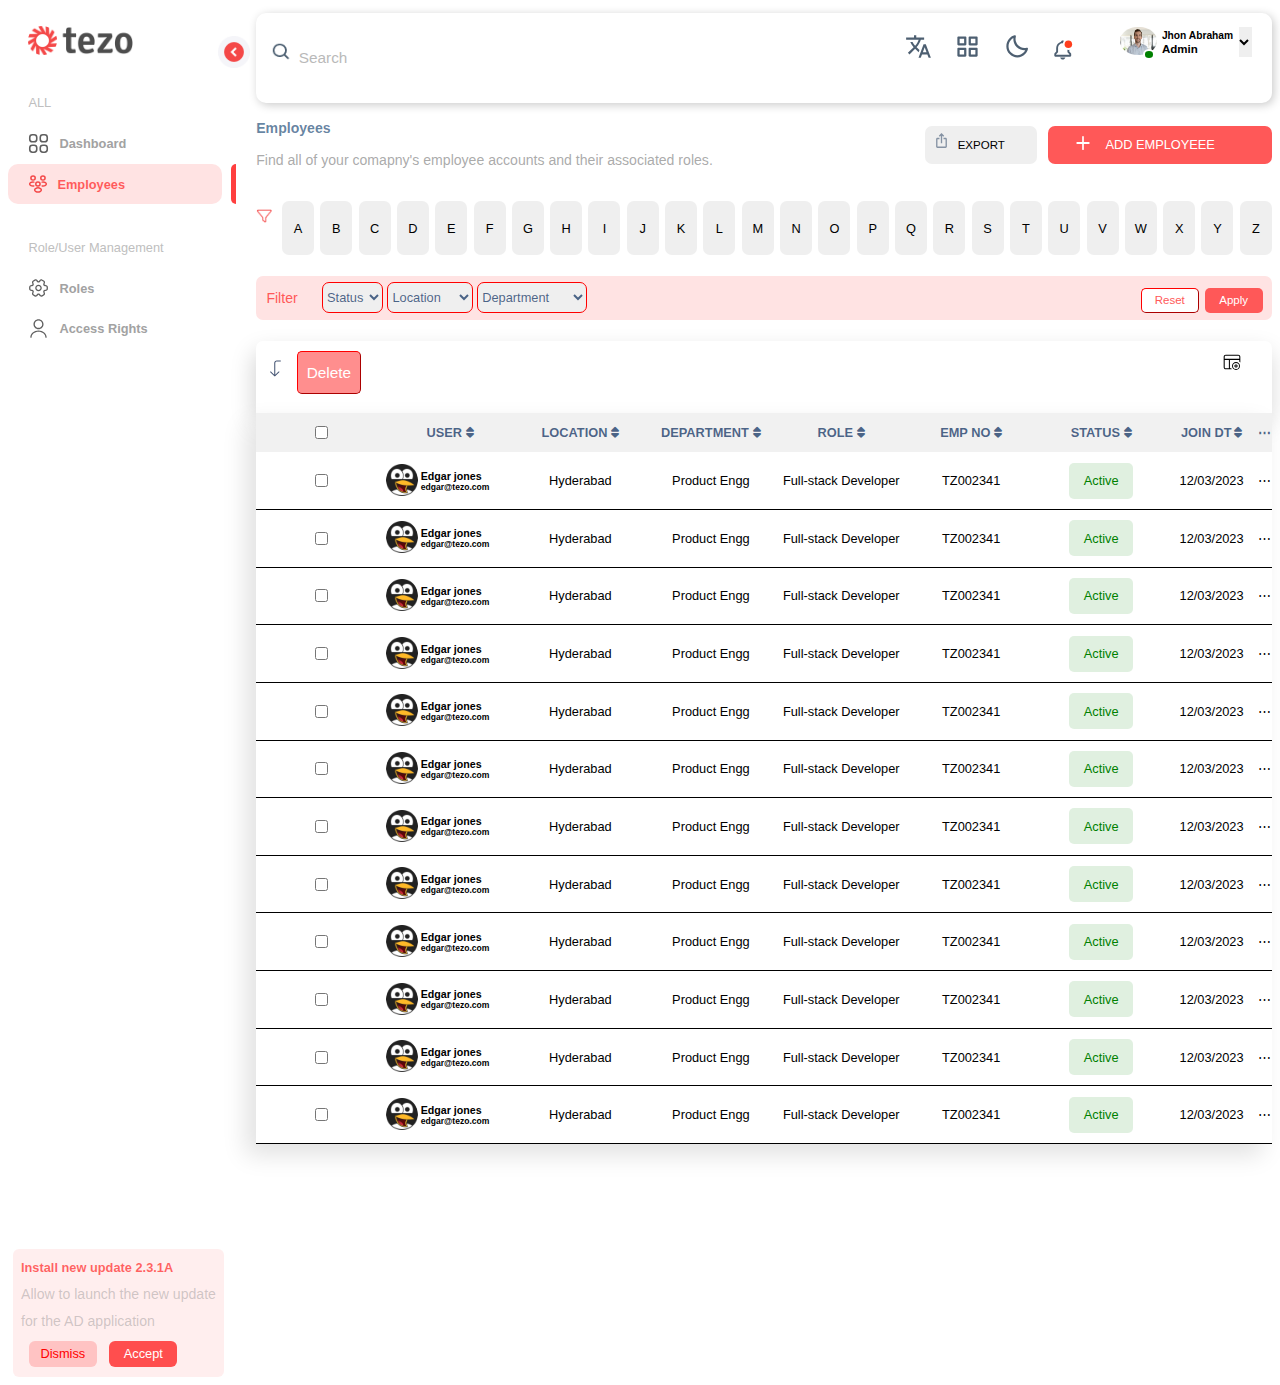
==== employee.html @ ef16ff22 "made changes in responsiveness of the webpages for mobile view." ====
<!DOCTYPE html>
<html lang="en">
  <head>
    <meta charset="UTF-8" />
    <meta name="viewport" content="width=device-width, initial-scale=1.0" />
    <link rel="stylesheet" href="CSS/employee.css" />
    <link rel="stylesheet" href="Assets/font-icon/style.css" />
    <link
      rel="stylesheet"
      href="https://cdnjs.cloudflare.com/ajax/libs/font-awesome/6.5.1/css/all.min.css"
    />
    <title>Tezo</title>
  </head>
  <body>
    <main>
      <section id="sidebar">
        <div id="hehe">
          <div class="tezo-logo">
            <img src="Assets/Images/TezoLogo.png" alt="Tezo Logo" />
          </div>
          <img id="handle" src="./Assets/Images/handle.png" alt="" />
        </div>

        <div class="menu">
          <p id="menu-desc">ALL</p>
          <div id="sidebar-menu-dashboard" class="sidebar-menu-item">
            <img src="Assets/Images/Horizontal nav/Dashboard.svg" alt="" />
            <p>Dashboard</p>
          </div>

          <div id="employee-option-container">
            <div id="sidebar-menu-employees" class="sidebar-menu-item">
              <img src="Assets/Images/Horizontal nav/Employees.svg" alt="" />
              <p>Employees</p>
            </div>
            <div id="tab-indicator"></div>
          </div>
        </div>

        <div class="menu">
          <p id="menu-desc">Role/User Management</p>
          <a href="roles.html">
            <div id="sidebar-menu-role" class="sidebar-menu-item">
              <img src="Assets/Images/Horizontal nav/Roles.svg" alt="" />
              <p>Roles</p>
            </div>
          </a>

          <div id="sidebar-menu-access" class="sidebar-menu-item">
            <img src="Assets/Images/Horizontal nav/assign user.svg" alt="" />
            <p>Access Rights</p>
          </div>
        </div>

        <div id="update-message">
          <h5>Install new update 2.3.1A</h5>
          <p>Allow to launch the new update for the AD application</p>
          <div id="update-message-btn-container">
            <button id="dismiss-btn" class="update-message-btn">Dismiss</button>
            <button id="accept-btn" class="update-message-btn">Accept</button>
          </div>
        </div>
      </section>
      <section id="content">
        <div class="search">
          <img
            id="search-icon"
            src="Assets/Images/bx-search.png"
            alt="Search Icon"
          />
          <input type="search" class="search-input" placeholder="Search" />

          <span id="icon-menu-container">
            <img
              class="menu-icon"
              src="Assets/Images/Vertical Navbar/Language.svg"
              alt=""
            />
            <img
              class="menu-icon"
              src="Assets/Images/Vertical Navbar/Categories.svg"
              alt=""
            />
            <img
              class="menu-icon"
              src="Assets/Images/Vertical Navbar/Mode.svg"
              alt=""
            />
            <img
              id="notifications-icon"
              class="menu-icon"
              src="Assets/Images/Vertical Navbar/Notifications.svg"
              alt=""
            />
          </span>

          <div id="profile">
            <img
              class="profile-image"
              src="Assets/Images/jhon abraham.jpg"
              alt=""
            />
            <div id="user-status"></div>

            <div id="profile-text-container">
              <p id="profile-name">Jhon Abraham</p>
              <p id="profile-designation">Admin</p>
            </div>
            <select name="profile-dropdown" id="profile-dropdown"></select>
          </div>
        </div>

        <div id="content-employee">
          <div id="content-employee-title">
            <h4>Employees</h4>
            <p>
              Find all of your comapny's employee accounts and their associated
              roles.
            </p>
          </div>

          <div class="employee-operation">
            <button id="export-btn">
              <img
                id="export-icon"
                src="Assets/Images/Interface/Export.svg"
              />EXPORT
            </button>
            <button id="add-employee-btn">
              <img
                id="add-employee-icon"
                src="Assets/Images/Interface/Add.svg"
              />ADD EMPLOYEEE
            </button>
          </div>
        </div>

        <div id="employee-filter">
          <div class="filter-icon">
            <img src="Assets/Images/filter.png" alt="filter-icon" />
          </div>

          <div class="search-by-letter-container">
            <button class="search-by-letter">A</button>
            <button class="search-by-letter">B</button>
            <button class="search-by-letter">C</button>
            <button class="search-by-letter">D</button>
            <button class="search-by-letter">E</button>
            <button class="search-by-letter">F</button>
            <button class="search-by-letter">G</button>
            <button class="search-by-letter">H</button>
            <button class="search-by-letter">I</button>
            <button class="search-by-letter">J</button>
            <button class="search-by-letter">K</button>
            <button class="search-by-letter">L</button>
            <button class="search-by-letter">M</button>
            <button class="search-by-letter">N</button>
            <button class="search-by-letter">O</button>
            <button class="search-by-letter">P</button>
            <button class="search-by-letter">Q</button>
            <button class="search-by-letter">R</button>
            <button class="search-by-letter">S</button>
            <button class="search-by-letter">T</button>
            <button class="search-by-letter">U</button>
            <button class="search-by-letter">V</button>
            <button class="search-by-letter">W</button>
            <button class="search-by-letter">X</button>
            <button class="search-by-letter">Y</button>
            <button class="search-by-letter">Z</button>
          </div>
        </div>

        <div class="employee-filter-categories">
          <div class="filter-categories">
            <p>Filter</p>
            <div id="dropdown-options">
              <select name="status" id="status-dropdown" title="status">
                <option selected disabled hidden>Status</option>
              </select>
              <select name="location" title="location" id="location-dropdown">
                <option selected disabled hidden>Location</option>
              </select>
              <select
                name="department"
                title="department"
                id="department-dropdown"
              >
                <option selected disabled hidden>Department</option>
              </select>
            </div>
            <div class="employee-filter-btn-container">
              <button id="reset">Reset</button>
              <button id="apply">Apply</button>
            </div>
          </div>
        </div>

        <div id="employee-data-table">
          <div id="table-operations">
            <img
              id="arrow-left-down-img"
              src="Assets/Images/Interface/arrow-turn left -down.svg"
              alt="arrow-turn-left-down"
            />
            <button id="delete-operation-btn">Delete</button>
            <img
              id="add-operation-img"
              src="Assets/Images/Interface/table-add.svg"
              alt="add-row-img "
            />
          </div>
          <div id="table-data">
            <table>
              <thead>
                <tr>
                  <th><input type="checkbox" /></th>
                  <th>USER<i class="fa-solid fa-sort"></i></th>
                  <th>LOCATION<i class="fa-solid fa-sort"></i></th>
                  <th>DEPARTMENT<i class="fa-solid fa-sort"></i></th>
                  <th>ROLE<i class="fa-solid fa-sort"></i></th>
                  <th>EMP NO<i class="fa-solid fa-sort"></i></th>
                  <th>STATUS<i class="fa-solid fa-sort"></i></th>
                  <th>JOIN DT<i class="fa-solid fa-sort"></i></th>
                  <th>&#8943;</th>
                </tr>
              </thead>
              <tbody>
                <tr>
                  <td><input type="checkbox" /></td>
                  <td>
                    <div id="user-name">
                      <div id="user-img">
                        <img src="Assets/Images/user.png" />
                      </div>
                      <div id="user-details">
                        <h4>Edgar jones</h4>
                        <h6>edgar@tezo.com</h6>
                      </div>
                    </div>
                  </td>
                  <td>Hyderabad</td>
                  <td>Product Engg</td>
                  <td>Full-stack Developer</td>
                  <td>TZ002341</td>
                  <td><button class="table-btn">Active</button></td>
                  <td>12/03/2023</td>
                  <td>&#8943;</td>
                </tr>

                <tr>
                  <td><input type="checkbox" /></td>
                  <td>
                    <div id="user-name">
                      <div id="user-img">
                        <img src="Assets/Images/user.png" />
                      </div>
                      <div id="user-details">
                        <h4>Edgar jones</h4>
                        <h6>edgar@tezo.com</h6>
                      </div>
                    </div>
                  </td>
                  <td>Hyderabad</td>
                  <td>Product Engg</td>
                  <td>Full-stack Developer</td>
                  <td>TZ002341</td>
                  <td><button class="table-btn">Active</button></td>
                  <td>12/03/2023</td>
                  <td>&#8943;</td>
                </tr>

                <tr>
                  <td><input type="checkbox" /></td>
                  <td>
                    <div id="user-name">
                      <div id="user-img">
                        <img src="Assets/Images/user.png" />
                      </div>
                      <div id="user-details">
                        <h4>Edgar jones</h4>
                        <h6>edgar@tezo.com</h6>
                      </div>
                    </div>
                  </td>
                  <td>Hyderabad</td>
                  <td>Product Engg</td>
                  <td>Full-stack Developer</td>
                  <td>TZ002341</td>
                  <td><button class="table-btn">Active</button></td>
                  <td>12/03/2023</td>
                  <td>&#8943;</td>
                </tr>

                <tr>
                  <td><input type="checkbox" /></td>
                  <td>
                    <div id="user-name">
                      <div id="user-img">
                        <img src="Assets/Images/user.png" />
                      </div>
                      <div id="user-details">
                        <h4>Edgar jones</h4>
                        <h6>edgar@tezo.com</h6>
                      </div>
                    </div>
                  </td>
                  <td>Hyderabad</td>
                  <td>Product Engg</td>
                  <td>Full-stack Developer</td>
                  <td>TZ002341</td>
                  <td><button class="table-btn">Active</button></td>
                  <td>12/03/2023</td>
                  <td>&#8943;</td>
                </tr>

                <tr>
                  <td><input type="checkbox" /></td>
                  <td>
                    <div id="user-name">
                      <div id="user-img">
                        <img src="Assets/Images/user.png" />
                      </div>
                      <div id="user-details">
                        <h4>Edgar jones</h4>
                        <h6>edgar@tezo.com</h6>
                      </div>
                    </div>
                  </td>
                  <td>Hyderabad</td>
                  <td>Product Engg</td>
                  <td>Full-stack Developer</td>
                  <td>TZ002341</td>
                  <td><button class="table-btn">Active</button></td>
                  <td>12/03/2023</td>
                  <td>&#8943;</td>
                </tr>

                <tr>
                  <td><input type="checkbox" /></td>
                  <td>
                    <div id="user-name">
                      <div id="user-img">
                        <img src="Assets/Images/user.png" />
                      </div>
                      <div id="user-details">
                        <h4>Edgar jones</h4>
                        <h6>edgar@tezo.com</h6>
                      </div>
                    </div>
                  </td>
                  <td>Hyderabad</td>
                  <td>Product Engg</td>
                  <td>Full-stack Developer</td>
                  <td>TZ002341</td>
                  <td><button class="table-btn">Active</button></td>
                  <td>12/03/2023</td>
                  <td>&#8943;</td>
                </tr>

                <tr>
                  <td><input type="checkbox" /></td>
                  <td>
                    <div id="user-name">
                      <div id="user-img">
                        <img src="Assets/Images/user.png" />
                      </div>
                      <div id="user-details">
                        <h4>Edgar jones</h4>
                        <h6>edgar@tezo.com</h6>
                      </div>
                    </div>
                  </td>
                  <td>Hyderabad</td>
                  <td>Product Engg</td>
                  <td>Full-stack Developer</td>
                  <td>TZ002341</td>
                  <td><button class="table-btn">Active</button></td>
                  <td>12/03/2023</td>
                  <td>&#8943;</td>
                </tr>
                <tr>
                  <td><input type="checkbox" /></td>
                  <td>
                    <div id="user-name">
                      <div id="user-img">
                        <img src="Assets/Images/user.png" />
                      </div>
                      <div id="user-details">
                        <h4>Edgar jones</h4>
                        <h6>edgar@tezo.com</h6>
                      </div>
                    </div>
                  </td>
                  <td>Hyderabad</td>
                  <td>Product Engg</td>
                  <td>Full-stack Developer</td>
                  <td>TZ002341</td>
                  <td><button class="table-btn">Active</button></td>
                  <td>12/03/2023</td>
                  <td>&#8943;</td>
                </tr>
                <tr>
                  <td><input type="checkbox" /></td>
                  <td>
                    <div id="user-name">
                      <div id="user-img">
                        <img src="Assets/Images/user.png" />
                      </div>
                      <div id="user-details">
                        <h4>Edgar jones</h4>
                        <h6>edgar@tezo.com</h6>
                      </div>
                    </div>
                  </td>
                  <td>Hyderabad</td>
                  <td>Product Engg</td>
                  <td>Full-stack Developer</td>
                  <td>TZ002341</td>
                  <td><button class="table-btn">Active</button></td>
                  <td>12/03/2023</td>
                  <td>&#8943;</td>
                </tr>
                <tr>
                  <td><input type="checkbox" /></td>
                  <td>
                    <div id="user-name">
                      <div id="user-img">
                        <img src="Assets/Images/user.png" />
                      </div>
                      <div id="user-details">
                        <h4>Edgar jones</h4>
                        <h6>edgar@tezo.com</h6>
                      </div>
                    </div>
                  </td>
                  <td>Hyderabad</td>
                  <td>Product Engg</td>
                  <td>Full-stack Developer</td>
                  <td>TZ002341</td>
                  <td><button class="table-btn">Active</button></td>
                  <td>12/03/2023</td>
                  <td>&#8943;</td>
                </tr>
                <tr>
                  <td><input type="checkbox" /></td>
                  <td>
                    <div id="user-name">
                      <div id="user-img">
                        <img src="Assets/Images/user.png" />
                      </div>
                      <div id="user-details">
                        <h4>Edgar jones</h4>
                        <h6>edgar@tezo.com</h6>
                      </div>
                    </div>
                  </td>
                  <td>Hyderabad</td>
                  <td>Product Engg</td>
                  <td>Full-stack Developer</td>
                  <td>TZ002341</td>
                  <td><button class="table-btn">Active</button></td>
                  <td>12/03/2023</td>
                  <td>&#8943;</td>
                </tr>
                <tr>
                  <td><input type="checkbox" /></td>
                  <td>
                    <div id="user-name">
                      <div id="user-img">
                        <img src="Assets/Images/user.png" />
                      </div>
                      <div id="user-details">
                        <h4>Edgar jones</h4>
                        <h6>edgar@tezo.com</h6>
                      </div>
                    </div>
                  </td>
                  <td>Hyderabad</td>
                  <td>Product Engg</td>
                  <td>Full-stack Developer</td>
                  <td>TZ002341</td>
                  <td><button class="table-btn">Active</button></td>
                  <td>12/03/2023</td>
                  <td>&#8943;</td>
                </tr>
              </tbody>
            </table>
          </div>
        </div>
      </section>
    </main>
  </body>
</html>
---- CSS/employee.css ----
* {
  font-family: Arial, Helvetica, sans-serif;
}

::-webkit-scrollbar {
  display: none;
}

html,
body {
  scrollbar-width: thin;
  scrollbar-color: transparent transparent;
}

main {
  display: flex;
}

/* SIDE BAR SECTION START */

#sidebar {
  width: 18%;
  height: 100%;
}

#hehe {
  display: flex;
  height: 80%;
}

#handle {
  position: absolute;
  left: 17%;
  top: 4%;
  width: 2.5%;
}

.tezo-logo {
  height: auto;
  width: 46%;
  margin-left: 9%;
  margin-top: 8%;
}

.tezo-logo img {
  width: 100%;
}

#menu-desc {
  font-size: 1vw;
  padding-left: 9%;
  padding-top: 10%;
  color: gray;
  opacity: 0.5;
}

.sidebar-menu-item p {
  font-size: 1vw;
  color: rgb(162, 162, 162);
  font-weight: 600;
  margin-left: 5%;
}

.sidebar-menu-item img {
  width: 10%;
}

.sidebar-menu-item {
  display: flex;
  padding-left: 9%;
}

#sidebar-menu-dashboard {
  margin-top: 6%;
}

#employee-option-container {
  position: relative;
}
#sidebar-menu-employees {
  border-radius: 10px;
  margin-right: 6%;
  padding-left: -10%;
  background-color: rgb(255 227 227);
}

#tab-indicator {
  position: absolute;
  background-color: rgb(255, 63, 63);
  width: 2%;
  height: 100%;
  top: 0%;
  left: 53%;
  overflow: hidden;
  border-top-left-radius: 10px;
  border-bottom-left-radius: 10px;
  margin-left: 45%;
}

#sidebar-menu-employees p {
  color: red;
  opacity: 0.6;
}

a {
  text-decoration: none;
}

#update-message {
  position: relative;
  margin-top: 100vh;
  height: 45%;
  margin-right: 5%;
  margin-left: 2%;
  border-radius: 6px;
  background-color: rgba(255, 88, 88, 0.102);
}

#update-message h5 {
  font-size: 1vw;
  color: rgba(255, 0, 0, 0.605);
  padding-top: 5%;
  padding-left: 4%;
  margin-bottom: 0%;
  text-align: left;
}

#update-message p {
  font-size: 1.1vw;
  padding-left: 4%;
  text-align: left;
  margin-top: 3%;
  margin-bottom: 0%;
  line-height: 3vh;
  color: rgba(128, 128, 128, 0.384);
}

#update-message-btn-container {
  width: 16vw;
}
#dismiss-btn,
#accept-btn {
  margin-top: 3%;
  margin-bottom: 5%;
  width: 5.3vw;
  height: 2em;
  border-radius: 6px;
}

#dismiss-btn {
  font-size: 1vw;
  margin-left: 8%;
  background-color: rgba(255, 88, 88, 0.289);
  border-style: none;
  color: red;
}

#accept-btn {
  font-size: 1vw;
  margin-left: 4%;
  background-color: rgba(255, 0, 0, 0.673);
  border-style: none;
  color: white;
}

/* SIDE BAR SECTION END */

/* CONTENT SECTION START */
#content {
  width: 82%;
  height: 100%;
}

.search {
  position: relative;
  width: 98%;
  height: 10vh;
  margin-top: 0.5%;
  margin-left: 2%;
}

.search-input {
  width: 100%;
  height: 100%;
  border-style: none;
  border-radius: 10px;
  box-shadow: 2px 2px 10px rgb(202, 202, 202);
}

::placeholder {
  padding-left: 4%;
  font-size: 1.2vw;
  opacity: 0.5;
}

#search-icon {
  position: absolute;
  width: 2%;
  left: 1.5%;
  top: 32%;
}

#icon-menu-container {
  position: absolute;
  left: 63%;
  top: 12%;
}

#notifications-icon {
  margin-top: -1%;
}
.menu-icon {
  width: 3.5vw;
}

#profile {
  display: flex;
  position: absolute;
  right: 2%;
  top: 15%;
  width: 13%;
}

#profile-text-container p {
  margin-top: 4%;
  margin-bottom: 0%;
  white-space: nowrap;
}

.profile-image {
  position: relative;
  margin-top: 0%;
  width: 28%;
  border-radius: 100%;
}

#user-status {
  width: 6%;
  height: 23%;
  border-radius: 50%;
  border-color: white;
  border-width: 2px;
  border-style: solid;
  background-color: green;
  position: absolute;
  top: 79%;
  left: 18%;
}

#profile-text-container {
  margin-left: 4%;
}

#profile-name {
  font-size: 0.8vw;
  font-weight: 600;
}
#profile-designation {
  font-size: 0.9vw;
  font-weight: 800;
}

#profile-dropdown {
  position: absolute;
  /* height: 57%; */
  width: 1vw;
  /* margin-left: 4%; */
  font-size: 2vw;
  /* margin-top: -7%; */
  margin-bottom: 10%;
  right: 0%;
}

#profile-dropdown {
  border-style: none;
}
/* EMPLOYEE OPERATION SECTION START */

#content-employee {
  display: flex;
  margin-top: 0%;
  margin-left: 2%;
}
#content-employee-title {
  line-height: 81%;
}

#content-employee-title p {
  white-space: nowrap;
  font-size: 1.1vw;
  color: rgba(128, 128, 128, 0.676);
}

#content-employee-title h4 {
  font-size: 1.1vw;
  color: rgba(0, 51, 101, 0.613);
}

.employee-operation {
  display: flex;
  width: 60%;
  flex-wrap: wrap;
  justify-content: flex-end;
}

#export-btn,
#add-employee-btn {
  position: relative;
  margin-top: 4%;
  height: 50%;
  border-radius: 7px;
  border-width: 0px;
}
#export-btn {
  width: 20%;
  font-size: 0.9vw;
}
#export-icon {
  position: absolute;
  width: 1.3vw;
  left: 7%;
  top: 18%;
}
#add-employee-btn {
  width: 40%;
  margin-left: 2%;
  font-size: 1vw;
  background-color: rgb(255, 88, 88);
  color: white;
  font-weight: 200;
}

#add-employee-icon {
  position: absolute;
  width: 1.6vw;
  left: 11%;
  top: 18%;
}

.filter-icon {
  width: 1.4vw;
  margin-left: 2%;
  margin-right: 1%;
}

.filter-icon img {
  width: 100%;
  margin-top: 50%;
}

/* EMPLOYEE OPERATION SECTION END */

/* EMPLOYEE FILTER SECTION START */

#employee-filter {
  display: flex;
  margin-top: 2%;
}

.search-by-letter-container {
  display: flex;
  justify-content: space-between;
  width: 90vw;
  flex-wrap: wrap;
}

.search-by-letter {
  width: 2.5vw;
  height: 6vh;
  font-size: 1vw;
  border-style: none;
  border-radius: 7px;
  background-color: rgba(128, 128, 128, 0.125);
}

.search-by-letter:hover {
  background-color: red;
  opacity: 0.7;
}

.filter-categories {
  display: flex;
  height: 30%;
  border-radius: 7px;
  margin-top: 2%;
  margin-left: 2%;
  background-color: rgb(255 227 227);
}

.filter-categories p {
  color: rgb(255, 88, 88);
  margin-left: 1%;

  font-size: 1.1vw;
}

#dropdown-options {
  width: 60%;
  margin-bottom: 1%;
}
#dropdown-options select {
  margin-top: 1%;
  height: 90%;
  border-radius: 7px;
  border-color: red;
  font-size: 1vw;
  color: rgba(0, 37, 88, 0.696);
}

#status-dropdown {
  width: 10%;
  margin-left: 4%;
}
#location-dropdown {
  width: 14%;
}

#department-dropdown {
  width: 18%;
}

.employee-filter-btn-container {
  display: flex;
  margin-left: 23%;
  width: 12%;
}
#reset,
#apply {
  height: 55%;
  width: 50%;
  margin-top: 10%;
  border-radius: 5px;
  border-width: 0px;
  font-size: 0.9vw;
}

#reset {
  color: rgb(255, 88, 88);
  background-color: white;
  border-width: 1px;
  border-color: red;
}
#apply {
  margin-left: 5%;
  background-color: rgb(255, 88, 88);
  color: white;
}

/* EMPLOYEE DATA TABLE SECTION START */

/* TABLE OPERATION DIVISON START */

#employee-data-table #table-operations {
  position: relative;
  margin-top: 2%;
  height: 8vh;
  margin-left: 2%;
  border-top-left-radius: 7px;
  border-top-right-radius: 7px;
  box-shadow: -2px 11px 23px rgb(211, 211, 211);
}

#delete-operation-btn {
  position: absolute;
  left: 2%;
  margin-left: 2%;
  margin-top: 1%;
  width: 5vw;
  height: 60%;
  background-color: rgb(255, 142, 142);
  color: white;
  border-radius: 5px;
  border-width: 1px;
  border-color: red;
  font-size: 1.2vw;
}

#employee-data-table #table-operations #arrow-left-down-img {
  position: absolute;
  width: 1.5vw;
  top: 25%;
  left: 1%;
}

#employee-data-table #table-operations #add-operation-img {
  position: absolute;
  width: 1.5vw;
  top: 16%;
  right: 3%;
}
/* TABLE OPERATION DIVISON END */

/* TABLE DATA DIVISON START */

#table-data {
  width: 100%;
}

table {
  height: 10vh;
  width: 98%;
  margin-left: 2%;
  margin-right: 0%;
  border-collapse: collapse;
  box-shadow: -10px 11px 23px rgb(226, 226, 226);
}
th {
  position: sticky;
  top: 0%;
  font-size: 1vw;
  padding-top: 1%;
  padding-bottom: 1%;
  background-color: rgb(241, 241, 241);
  color: rgba(0, 37, 88, 0.696);
}

th i {
  margin-left: 3%;
}

tr:hover {
  background-color: rgb(255 227 227);
}

td {
  font-size: 1vw;
  text-align: center;
  width: 13%;
  padding-top: 1%;
  padding-bottom: 1%;
  border-bottom: 1px solid black;
}

.table-btn {
  width: 5vw;
  height: 4vh;
  font-size: 1vw;
  color: green;
  background-color: rgba(0, 128, 0, 0.122);
  border-style: none;
  border-radius: 5px;
}

#user-name {
  display: flex;
  align-items: center;
}

#user-img {
  height: 100%;
  width: 25%;
  border-radius: 100%;
  overflow: hidden;
}

#user-details h4,
h6 {
  margin-top: 0;
  margin-bottom: 0;
}
#user-details {
  width: 60%;
  text-align: left;
  margin-left: 2%;
}

#user-details h4 {
  font-size: smaller;
}

#user-img img {
  padding-top: 4%;
  width: 100%;
}

/* TABLE DATA DIVISION END */

/* EMPLOYEE DATA TABLE SECRION END */

/* MEDIA QUERIES */

@media only screen and (max-width: 1024px) {
  #sidebar {
    display: none;
  }

  #content {
    width: 100%;
  }

  .search {
    width: 100%;
    height: 12vh;
    margin-left: 1%;
  }

  ::placeholder {
    padding-left: 6%;
    font-size: 2vw;
    opacity: 0.5;
  }

  #search-icon {
    position: absolute;
    width: 3%;
    left: 1.5%;
    top: 25%;
  }

  #icon-menu-container {
    position: absolute;
    left: 55%;
    top: 24%;
  }

  #profile {
    width: 30%;
    top: 10%;
    right: -10%;
  }

  #profile-text-container p {
    margin-top: 2%;
    margin-bottom: 0%;
    white-space: nowrap;
  }

  .profile-image {
    position: relative;
    margin-top: 0%;
    width: 15%;
    border-radius: 100%;
  }

  #user-status {
    width: 3%;
    height: 19%;
    border-radius: 50%;
    border-color: white;
    border-width: 1px;
    border-style: solid;
    background-color: green;
    position: absolute;
    top: 75%;
    left: 11%;
  }

  #profile-text-container {
    margin-left: 4%;
  }

  #profile-name {
    font-size: 1vw;
    font-weight: 600;
  }
  #profile-designation {
    font-size: 2vw;
    font-weight: 800;
  }

  #profile-dropdown {
    position: absolute;
    /* height: 57%; */
    width: 2vw;
    height: 4vh;
    /* margin-left: 4%; */
    font-size: 2vw;
    /* margin-top: -7%; */
    margin-bottom: 10%;
    left: 44%;
    border-style: none;
  }

  #content-employee {
    margin-top: 4%;
  }
  #content-employee-title {
    line-height: 72%;
  }

  #content-employee-title h4 {
    font-size: 4vh;
    color: rgba(0, 51, 101, 0.613);
  }

  #content-employee-title p {
    white-space: nowrap;
    margin-top: -2%;
    font-size: 1.3vw;
    color: rgba(128, 128, 128, 0.676);
  }

  .employee-operation {
    display: flex;
    width: 80%;
    flex-wrap: wrap;
    justify-content: flex-end;
  }

  #export-btn {
    width: 20%;
    height: 60%;
    font-size: 1.5vw;
  }

  #export-icon {
    width: 2vw;
    left: 2%;
    top: 25%;
  }
  #add-employee-btn {
    position: relative;
    margin-top: 4%;
    height: 60%;
    border-radius: 7px;
    border-width: 0px;
    width: 40%;
    margin-left: 8%;
    font-size: 1.5vw;
    background-color: rgb(255, 88, 88);
    color: white;
    font-weight: 200;
  }

  #add-employee-icon {
    position: absolute;
    width: 2.5vw;
    left: 8%;
    top: 23%;
  }

  .search-by-letter {
    height: 8vh;
    width: 3vw;
  }
  .employee-filter-categories {
    height: 10vh;
    margin-bottom: 8%;
  }

  .filter-categories {
    display: flex;
    position: relative;
    height: 100%;
    border-radius: 7px;
    margin-top: 2%;
    margin-left: 2%;
    background-color: rgb(255 227 227);
  }

  .filter-categories p {
    color: rgb(255, 88, 88);
    margin-left: 1%;
    margin-top: 1.5%;
    font-size: 2vw;
  }

  #dropdown-options {
    width: 90%;
    margin-bottom: 1%;
  }
  #dropdown-options select {
    position: absolute;
    top: 2%;

    box-sizing: border-box;
    height: 50%;
    border-radius: 7px;
    border-color: red;
    font-size: 2vw;
  }

  #status-dropdown {
    width: 10%;
    left: 5%;
  }
  #location-dropdown {
    width: 18%;
    left: 45%;
  }

  #department-dropdown {
    left: 23%;
    width: 20%;
  }

  .employee-filter-btn-container {
    display: flex;
    margin-left: 1%;
    padding-left: 15%;
    width: 30%;
  }

  #reset,
  #apply {
    height: 50%;
    width: 40%;
    margin-top: 6%;
    border-radius: 5px;
    border-width: 0px;
    font-size: 2vw;
  }

  #reset {
    color: rgb(255, 88, 88);
    background-color: white;
    border-width: 1px;
    border-color: red;
  }
  #apply {
    margin-left: 5%;
    background-color: rgb(255, 88, 88);
    color: white;
  }

  #employee-data-table #table-operations {
    position: relative;
    margin-top: 2%;
    height: 11vh;
    margin-left: 2%;
    border-top-left-radius: 7px;
    border-top-right-radius: 7px;
  }
}

@media only screen and (max-width: 426px) {
  .search {
    width: 100%;
    height: 8vh;
  }

  ::placeholder {
    padding-left: 6%;
    font-size: 2vw;
    opacity: 0.5;
  }

  #search-icon {
    position: absolute;
    width: 3%;
    left: 1.5%;
    top: 30%;
  }

  #icon-menu-container {
    position: absolute;
    left: 55%;
    top: 24%;
  }

  #profile {
    width: 30%;
    top: 22%;
    right: -10%;
  }

  #profile-text-container p {
    margin-top: 2%;
    margin-bottom: 0%;
    white-space: nowrap;
  }

  .profile-image {
    position: relative;
    margin-top: 0%;
    width: 15%;
    border-radius: 100%;
  }

  #user-status {
    width: 3%;
    height: 19%;
    border-radius: 50%;
    border-color: white;
    border-width: 1px;
    border-style: solid;
    background-color: green;
    position: absolute;
    top: 75%;
    left: 11%;
  }

  #profile-text-container {
    margin-left: 4%;
  }

  #profile-name {
    font-size: 1vw;
    font-weight: 600;
  }
  #profile-designation {
    font-size: 2vw;
    font-weight: 800;
  }

  #profile-dropdown {
    position: absolute;
    /* height: 57%; */
    width: 2vw;
    height: 2vh;
    /* margin-left: 4%; */
    font-size: 2vw;
    /* margin-top: -7%; */
    margin-bottom: 10%;
    left: 48%;
    border-style: none;
  }

  #export-btn {
    width: 30%;
    height: 40%;
    font-size: 0.5em;
  }

  #export-icon {
    width: 3vw;
    left: 3%;
    top: 28%;
  }

  #add-employee-btn {
    position: relative;
    margin-top: 4%;
    height: 40%;
    border-radius: 7px;
    border-width: 0px;
    width: 40%;
    margin-left: 8%;
    font-size: 1.7vw;
    background-color: rgb(255, 88, 88);
    color: white;
    font-weight: 200;
  }

  #add-employee-icon {
    position: absolute;
    width: 3vw;
    left: 2%;
    top: 28%;
  }

  .search-by-letter {
    height: 4.3vh;
    width: 3vw;
    border-radius: 3px;
  }

  #delete-operation-btn {
    position: absolute;
    left: 8%;
    margin-left: 2%;
    margin-top: 1%;
    width: 8vw;
    height: 60%;
    background-color: rgb(255, 142, 142);
    color: white;
    border-radius: 5px;
    border-width: 1px;
    border-color: red;
    font-size: 1.2vw;
  }

  #employee-data-table #table-operations #arrow-left-down-img {
    position: absolute;
    width: 3vw;
    top: 25%;
    left: 5%;
  }

  #employee-data-table #table-operations #add-operation-img {
    position: absolute;
    width: 3vw;
    top: 20%;
    right: 3%;
  }

  .employee-filter-categories {
    height: 6vh;
    margin-bottom: 8%;
  }

  .filter-categories {
    display: flex;
    position: relative;
    height: 100%;
    border-radius: 7px;
    margin-top: 2%;
    margin-left: 2%;
    background-color: rgb(255 227 227);
  }

  .filter-categories p {
    color: rgb(255, 88, 88);
    margin-left: 1%;
    margin-top: 3%;
    font-size: 2vw;
  }

  #dropdown-options {
    width: 80%;
    margin-bottom: 1%;
  }
  #dropdown-options select {
    position: absolute;
    top: 2%;

    box-sizing: border-box;
    height: 65%;
    border-radius: 7px;
    border-color: red;
    font-size: 2vw;
  }

  #status-dropdown {
    width: 10%;
    left: 5%;
  }
  #location-dropdown {
    width: 18%;
    left: 45%;
  }

  #department-dropdown {
    left: 23%;
    width: 20%;
  }

  .employee-filter-btn-container {
    display: flex;
    margin-left: 1%;
    padding-left: 15%;
    width: 30%;
  }

  #reset,
  #apply {
    height: 50%;
    width: 40%;
    margin-top: 6%;
    border-radius: 5px;
    border-width: 0px;
    font-size: 2vw;
  }

  #reset {
    color: rgb(255, 88, 88);
    background-color: white;
    border-width: 1px;
    border-color: red;
  }
  #apply {
    margin-left: 5%;
    background-color: rgb(255, 88, 88);
    color: white;
  }

  #employee-data-table #table-operations {
    position: relative;
    margin-top: 2%;
    height: 6vh;
    margin-left: 2%;
    border-top-left-radius: 7px;
    border-top-right-radius: 7px;
    box-shadow: 2px 0px 10px rgb(202, 202, 202);
  }
}

@media only screen and (max-width: 412px) {
  .search {
    width: 100%;
    height: 8vh;
  }

  ::placeholder {
    padding-left: 6%;
    font-size: 2vw;
    opacity: 0.5;
  }

  #search-icon {
    position: absolute;
    width: 3%;
    left: 1.5%;
    top: 30%;
  }

  #icon-menu-container {
    position: absolute;
    left: 55%;
    top: 24%;
  }

  #profile {
    width: 30%;
    top: 22%;
    right: -10%;
  }

  #profile-text-container p {
    margin-top: 2%;
    margin-bottom: 0%;
    white-space: nowrap;
  }

  .profile-image {
    position: relative;
    margin-top: 0%;
    width: 15%;
    border-radius: 100%;
  }

  #user-status {
    width: 3%;
    height: 19%;
    border-radius: 50%;
    border-color: white;
    border-width: 1px;
    border-style: solid;
    background-color: green;
    position: absolute;
    top: 75%;
    left: 11%;
  }

  #profile-text-container {
    margin-left: 4%;
  }

  #profile-name {
    font-size: 1vw;
    font-weight: 600;
  }
  #profile-designation {
    font-size: 2vw;
    font-weight: 800;
  }

  #profile-dropdown {
    position: absolute;
    /* height: 57%; */
    width: 2vw;
    height: 2vh;
    /* margin-left: 4%; */
    font-size: 2vw;
    /* margin-top: -7%; */
    margin-bottom: 10%;
    left: 48%;
    border-style: none;
  }

  #export-btn {
    width: 30%;
    height: 40%;
    font-size: 0.5em;
  }

  #export-icon {
    width: 3vw;
    left: 3%;
    top: 28%;
  }

  #add-employee-btn {
    position: relative;
    margin-top: 4%;
    height: 40%;
    border-radius: 7px;
    border-width: 0px;
    width: 40%;
    margin-left: 8%;
    font-size: 1.7vw;
    background-color: rgb(255, 88, 88);
    color: white;
    font-weight: 200;
  }

  #add-employee-icon {
    position: absolute;
    width: 3vw;
    left: 2%;
    top: 28%;
  }

  .search-by-letter {
    height: 4vh;
    width: 3vw;
    border-radius: 3px;
  }

  #table-operations {
    height: 0.7vh;
  }

  #delete-operation-btn {
    position: absolute;
    left: 8%;
    margin-left: 2%;
    margin-top: 1%;
    width: 8vw;
    height: 60%;
    background-color: rgb(255, 142, 142);
    color: white;
    border-radius: 5px;
    border-width: 1px;
    border-color: red;
    font-size: 1.2vw;
  }

  #employee-data-table #table-operations #arrow-left-down-img {
    position: absolute;
    width: 3vw;
    top: 25%;
    left: 5%;
  }

  #employee-data-table #table-operations #add-operation-img {
    position: absolute;
    width: 3vw;
    top: 20%;
    right: 3%;
  }
}

@media only screen and (max-width: 375px) {
  .search {
    width: 100%;
    height: 6vh;
  }

  ::placeholder {
    padding-left: 6%;
    font-size: 2vw;
    opacity: 0.5;
  }

  #search-icon {
    position: absolute;
    width: 3%;
    left: 1.5%;
    top: 30%;
  }

  #icon-menu-container {
    position: absolute;
    left: 55%;
    top: 24%;
  }

  #profile {
    width: 30%;
    top: 22%;
    right: -10%;
  }

  #profile-text-container p {
    margin-top: 2%;
    margin-bottom: 0%;
    white-space: nowrap;
  }

  .profile-image {
    position: relative;
    margin-top: 0%;
    width: 15%;
    border-radius: 100%;
  }

  #user-status {
    width: 3%;
    height: 19%;
    border-radius: 50%;
    border-color: white;
    border-width: 1px;
    border-style: solid;
    background-color: green;
    position: absolute;
    top: 75%;
    left: 11%;
  }

  #profile-text-container {
    margin-left: 4%;
  }

  #profile-name {
    font-size: 1vw;
    font-weight: 600;
  }
  #profile-designation {
    font-size: 2vw;
    font-weight: 800;
  }

  #profile-dropdown {
    position: absolute;
    /* height: 57%; */
    width: 2vw;
    height: 2vh;
    /* margin-left: 4%; */
    font-size: 2vw;
    /* margin-top: -7%; */
    margin-bottom: 10%;
    left: 48%;
    border-style: none;
  }

  #export-btn {
    width: 30%;
    height: 40%;
    font-size: 0.5em;
  }

  #export-icon {
    width: 3vw;
    left: 3%;
    top: 28%;
  }

  #add-employee-btn {
    position: relative;
    margin-top: 4%;
    height: 40%;
    border-radius: 7px;
    border-width: 0px;
    width: 40%;
    margin-left: 8%;
    font-size: 1.7vw;
    background-color: rgb(255, 88, 88);
    color: white;
    font-weight: 200;
  }

  #add-employee-icon {
    position: absolute;
    width: 3vw;
    left: 2%;
    top: 28%;
  }

  .search-by-letter {
    height: 4vh;
    width: 3vw;
    border-radius: 3px;
  }

  #delete-operation-btn {
    position: absolute;
    left: 8%;
    margin-left: 2%;
    margin-top: 1%;
    width: 8vw;
    height: 60%;
    background-color: rgb(255, 142, 142);
    color: white;
    border-radius: 5px;
    border-width: 1px;
    border-color: red;
    font-size: 1.2vw;
  }

  #employee-data-table #table-operations #arrow-left-down-img {
    position: absolute;
    width: 3vw;
    top: 25%;
    left: 5%;
  }

  #employee-data-table #table-operations #add-operation-img {
    position: absolute;
    width: 3vw;
    top: 20%;
    right: 3%;
  }

  .employee-filter-categories {
    height: 5vh;
    margin-bottom: 8%;
  }

  .filter-categories {
    display: flex;
    position: relative;
    height: 100%;
    border-radius: 7px;
    margin-top: 2%;
    margin-left: 2%;
    background-color: rgb(255 227 227);
  }

  .filter-categories p {
    color: rgb(255, 88, 88);
    margin-left: 1%;
    margin-top: 3%;
    font-size: 2vw;
  }

  #dropdown-options {
    width: 80%;
    margin-bottom: 1%;
  }
  #dropdown-options select {
    position: absolute;
    top: 2%;

    box-sizing: border-box;
    height: 65%;
    border-radius: 7px;
    border-color: red;
    font-size: 2vw;
  }

  #status-dropdown {
    width: 10%;
    left: 5%;
  }
  #location-dropdown {
    width: 18%;
    left: 45%;
  }

  #department-dropdown {
    left: 23%;
    width: 20%;
  }

  .employee-filter-btn-container {
    display: flex;
    margin-left: 1%;
    padding-left: 15%;
    width: 30%;
  }

  #reset,
  #apply {
    height: 50%;
    width: 40%;
    margin-top: 6%;
    border-radius: 5px;
    border-width: 0px;
    font-size: 2vw;
  }

  #reset {
    color: rgb(255, 88, 88);
    background-color: white;
    border-width: 1px;
    border-color: red;
  }
  #apply {
    margin-left: 5%;
    background-color: rgb(255, 88, 88);
    color: white;
  }

  #employee-data-table #table-operations {
    position: relative;
    margin-top: 2%;
    height: 5vh;
    margin-left: 2%;
    border-top-left-radius: 7px;
    border-top-right-radius: 7px;
    box-shadow: 2px 0px 10px rgb(202, 202, 202);
  }
}
---- Assets/font-icon/style.css ----
@font-face {
  font-family: 'icomoon';
  src:  url('./fonts/icomoon.eot?l30ijm');
  src:  url('./fonts/icomoon.eot?l30ijm#iefix') format('embedded-opentype'),
    url('./fonts/icomoon.ttf?l30ijm') format('truetype'),
    url('./fonts/icomoon.woff?l30ijm') format('woff'),
    url('./fonts/icomoon.svg?l30ijm#icomoon') format('svg');
  font-weight: normal;
  font-style: normal;
  font-display: block;
}

[class^="icon-"], [class*=" icon-"] {
  /* use !important to prevent issues with browser extensions that change fonts */
  font-family: 'icomoon' !important;
  speak: never;
  font-style: normal;
  font-weight: normal;
  font-variant: normal;
  text-transform: none;
  line-height: 1;

  /* Better Font Rendering =========== */
  -webkit-font-smoothing: antialiased;
  -moz-osx-font-smoothing: grayscale;
}

.icon-assign-user:before {
  content: "\e900";
  color: #5f5f5f;
}
.icon-Dashboard:before {
  content: "\e901";
}
.icon-Employees:before {
  content: "\e902";
}
.icon-Roles:before {
  content: "\e903";
  color: #5f5f5f;
}
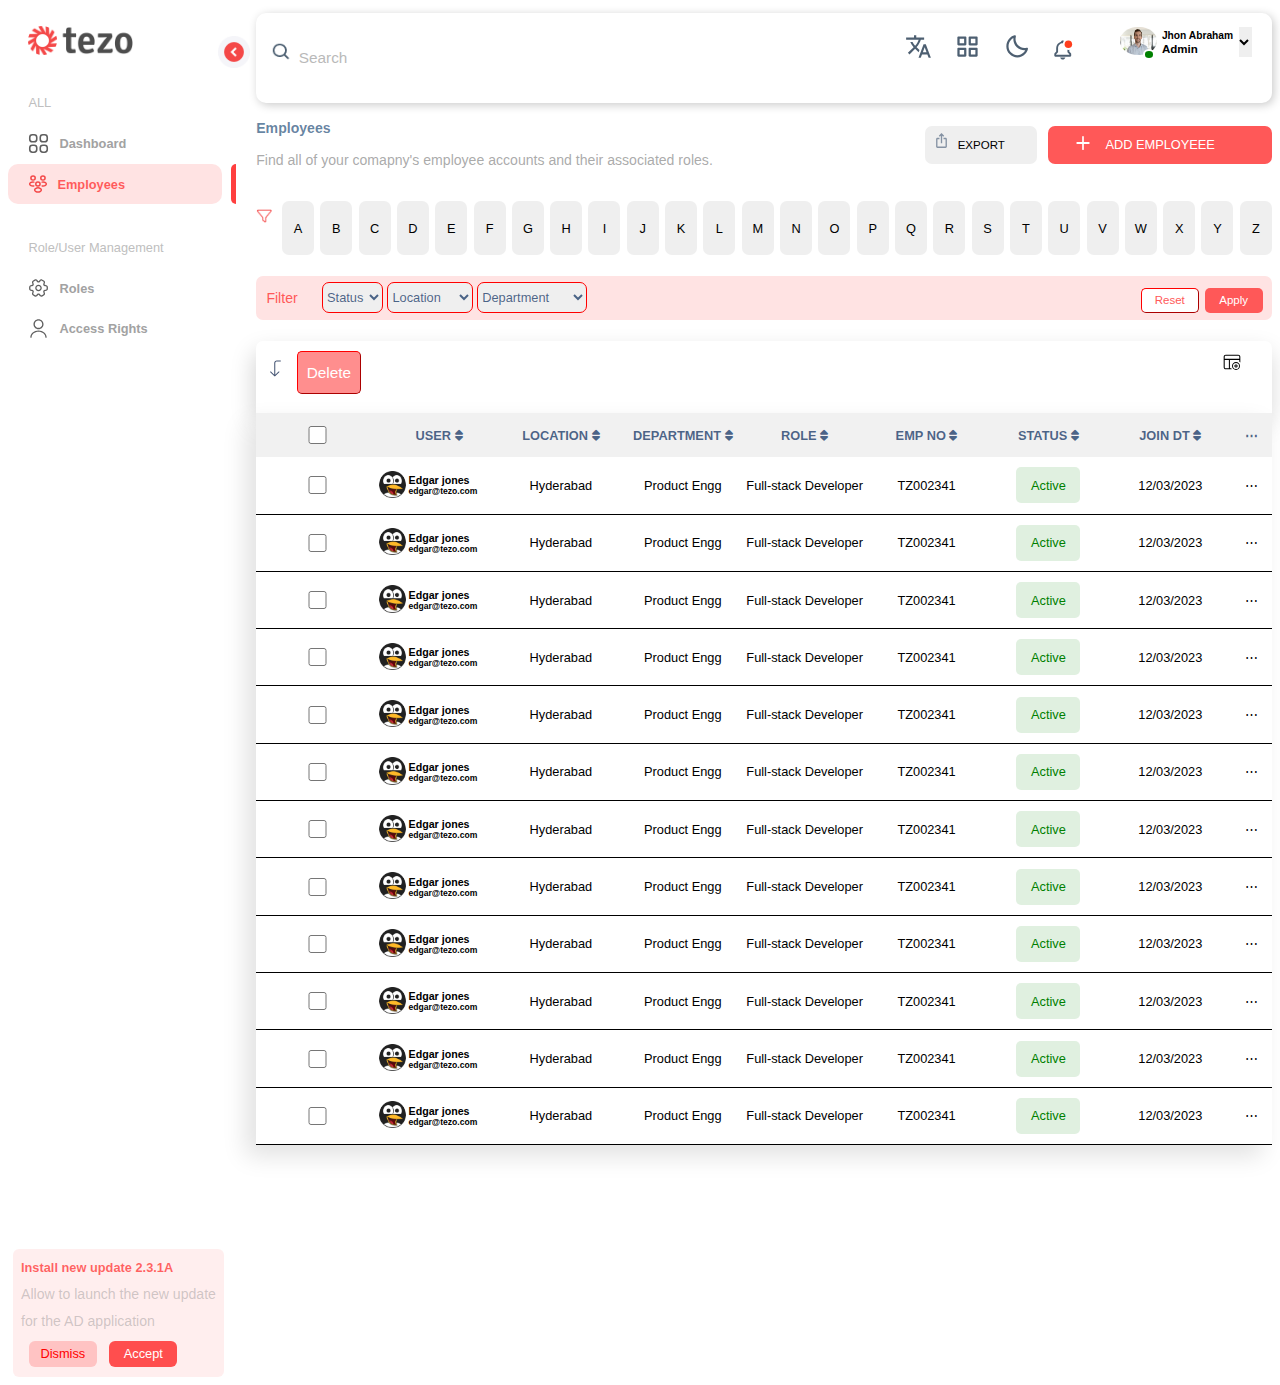
==== commit d455f130: "made changes to responsiveness of roles webpage." ====
--- a/employee.html
+++ b/employee.html
@@ -221,7 +221,7 @@
                   <th>EMP NO<i class="fa-solid fa-sort"></i></th>
                   <th>STATUS<i class="fa-solid fa-sort"></i></th>
                   <th>JOIN DT<i class="fa-solid fa-sort"></i></th>
-                  <th>&#8943;</th>
+                  <th class="elipse">&#8943;</th>
                 </tr>
               </thead>
               <tbody>
--- a/CSS/employee.css
+++ b/CSS/employee.css
@@ -525,7 +525,7 @@
 td {
   font-size: 1vw;
   text-align: center;
-  width: 13%;
+  width: 12%;
   padding-top: 1%;
   padding-bottom: 1%;
   border-bottom: 1px solid black;
@@ -541,9 +541,15 @@
   border-radius: 5px;
 }
 
+input[type="checkbox"] {
+  width: 2vw;
+  height: 2vh;
+}
+
 #user-name {
   display: flex;
   align-items: center;
+  width: 91%;
 }
 
 #user-img {
@@ -590,7 +596,7 @@
 
   .search {
     width: 100%;
-    height: 12vh;
+    height: 6vh;
     margin-left: 1%;
   }
 
@@ -699,7 +705,8 @@
 
   #export-btn {
     width: 20%;
-    height: 60%;
+    height: 27%;
+    margin-top: 20%;
     font-size: 1.5vw;
   }
 
@@ -710,8 +717,8 @@
   }
   #add-employee-btn {
     position: relative;
-    margin-top: 4%;
-    height: 60%;
+    margin-top: 20%;
+    height: 27%;
     border-radius: 7px;
     border-width: 0px;
     width: 40%;
@@ -730,12 +737,13 @@
   }
 
   .search-by-letter {
-    height: 8vh;
+    height: 4vh;
     width: 3vw;
   }
   .employee-filter-categories {
-    height: 10vh;
+    height: 4vh;
     margin-bottom: 8%;
+    margin-top: 4%;
   }
 
   .filter-categories {
@@ -816,17 +824,17 @@
   #employee-data-table #table-operations {
     position: relative;
     margin-top: 2%;
-    height: 11vh;
+    height: 4vh;
     margin-left: 2%;
     border-top-left-radius: 7px;
     border-top-right-radius: 7px;
   }
 }
 
-@media only screen and (max-width: 426px) {
+@media only screen and (max-width: 492px) {
   .search {
     width: 100%;
-    height: 8vh;
+    height: 4vh;
   }
 
   ::placeholder {
@@ -908,8 +916,9 @@
 
   #export-btn {
     width: 30%;
-    height: 40%;
+    height: 28%;
     font-size: 0.5em;
+    margin-top: 40%;
   }
 
   #export-icon {
@@ -920,11 +929,11 @@
 
   #add-employee-btn {
     position: relative;
-    margin-top: 4%;
-    height: 40%;
+    margin-top: 40%;
+    height: 27%;
     border-radius: 7px;
     border-width: 0px;
-    width: 40%;
+    width: 45%;
     margin-left: 8%;
     font-size: 1.7vw;
     background-color: rgb(255, 88, 88);
@@ -940,7 +949,7 @@
   }
 
   .search-by-letter {
-    height: 4.3vh;
+    height: 2.3vh;
     width: 3vw;
     border-radius: 3px;
   }
@@ -975,7 +984,7 @@
   }
 
   .employee-filter-categories {
-    height: 6vh;
+    height: 3vh;
     margin-bottom: 8%;
   }
 
@@ -1057,7 +1066,7 @@
   #employee-data-table #table-operations {
     position: relative;
     margin-top: 2%;
-    height: 6vh;
+    height: 3vh;
     margin-left: 2%;
     border-top-left-radius: 7px;
     border-top-right-radius: 7px;
@@ -1068,7 +1077,7 @@
 @media only screen and (max-width: 412px) {
   .search {
     width: 100%;
-    height: 8vh;
+    height: 4vh;
   }
 
   ::placeholder {
@@ -1150,8 +1159,9 @@
 
   #export-btn {
     width: 30%;
-    height: 40%;
+    height: 30%;
     font-size: 0.5em;
+    margin-top: 30%;
   }
 
   #export-icon {
@@ -1162,8 +1172,8 @@
 
   #add-employee-btn {
     position: relative;
-    margin-top: 4%;
-    height: 40%;
+    margin-top: 30%;
+    height: 30%;
     border-radius: 7px;
     border-width: 0px;
     width: 40%;
@@ -1182,7 +1192,7 @@
   }
 
   .search-by-letter {
-    height: 4vh;
+    height: 2vh;
     width: 3vw;
     border-radius: 3px;
   }
@@ -1305,24 +1315,24 @@
   }
 
   #export-btn {
-    width: 30%;
+    width: 40%;
     height: 40%;
     font-size: 0.5em;
   }
 
   #export-icon {
     width: 3vw;
-    left: 3%;
-    top: 28%;
+    left: 8%;
+    top: 35%;
   }
 
   #add-employee-btn {
     position: relative;
-    margin-top: 4%;
+    margin-top: 30%;
     height: 40%;
     border-radius: 7px;
     border-width: 0px;
-    width: 40%;
+    width: 50%;
     margin-left: 8%;
     font-size: 1.7vw;
     background-color: rgb(255, 88, 88);
@@ -1332,9 +1342,9 @@
 
   #add-employee-icon {
     position: absolute;
-    width: 3vw;
-    left: 2%;
-    top: 28%;
+    width: 4vw;
+    left: 5%;
+    top: 30%;
   }
 
   .search-by-letter {
@@ -1455,7 +1465,7 @@
   #employee-data-table #table-operations {
     position: relative;
     margin-top: 2%;
-    height: 5vh;
+    height: 3vh;
     margin-left: 2%;
     border-top-left-radius: 7px;
     border-top-right-radius: 7px;
